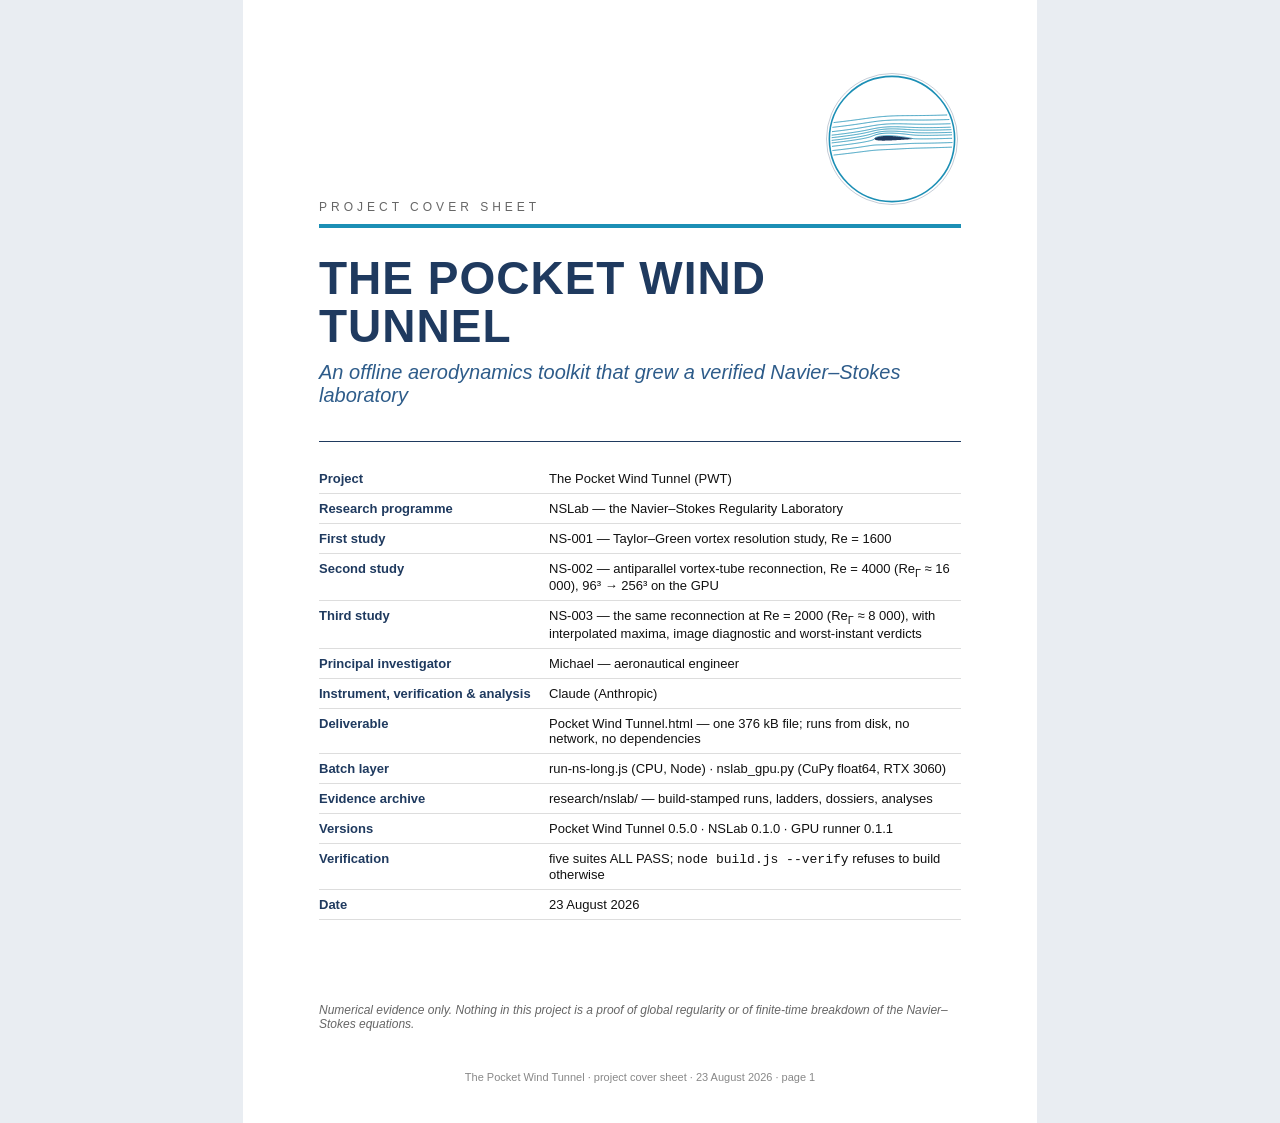
==== research/tools/cover-sheet.html @ 5b93c8d2 "The Pocket Wind Tunnel and the NSLab logbook" ====
<!doctype html><html><head><meta charset="utf-8"><title>The Pocket Wind Tunnel — cover</title>
<style>
body{margin:0;background:#e9edf2;font-family:Calibri,"Segoe UI",Helvetica,Arial,sans-serif;color:#111}
.page{width:794px;height:1123px;margin:0 auto;background:#fff;padding:80px 76px;box-sizing:border-box;position:relative}
.kicker{font-size:12px;letter-spacing:4px;color:#666;margin-top:120px}
.bar{height:4px;background:#1c8fb5;margin:10px 0 26px}
h1{font-size:46px;margin:0 0 10px;color:#1f3a5f;letter-spacing:1px;line-height:1.05}
.sub{font-size:20px;color:#2e5c8a;font-style:italic;margin-bottom:34px}
.rule{height:1px;background:#1f3a5f;margin-bottom:22px}
table{width:100%;border-collapse:collapse;font-size:13px}
td{padding:7px 0;border-bottom:1px solid #ddd;vertical-align:top}
td:first-child{font-weight:700;color:#1f3a5f;width:220px;padding-right:10px}
.disc{position:absolute;left:76px;right:76px;bottom:92px;font-size:12px;font-style:italic;color:#666}
.foot{position:absolute;left:0;right:0;bottom:40px;text-align:center;font-size:11px;color:#888}
.mark{position:absolute;right:70px;top:64px;width:150px;height:150px}
</style></head><body><div class="page">
<img class="mark" src="logo/pwt-logo-mark.svg" alt="The Pocket Wind Tunnel mark">
<div class="kicker">PROJECT COVER SHEET</div>
<div class="bar"></div>
<h1>THE POCKET WIND TUNNEL</h1>
<div class="sub">An offline aerodynamics toolkit that grew a verified Navier–Stokes laboratory</div>
<div class="rule"></div>
<table>
<tr><td>Project</td><td>The Pocket Wind Tunnel (PWT)</td></tr>
<tr><td>Research programme</td><td>NSLab — the Navier–Stokes Regularity Laboratory</td></tr>
<tr><td>First study</td><td>NS-001 — Taylor–Green vortex resolution study, Re = 1600</td></tr>
<tr><td>Second study</td><td>NS-002 — antiparallel vortex-tube reconnection, Re = 4000 (Re<sub>Γ</sub> ≈ 16 000), 96³ → 256³ on the GPU</td></tr>
<tr><td>Third study</td><td>NS-003 — the same reconnection at Re = 2000 (Re<sub>Γ</sub> ≈ 8 000), with interpolated maxima, image diagnostic and worst-instant verdicts</td></tr>
<tr><td>Principal investigator</td><td>Michael — aeronautical engineer</td></tr>
<tr><td>Instrument, verification &amp; analysis</td><td>Claude (Anthropic)</td></tr>
<tr><td>Deliverable</td><td>Pocket Wind Tunnel.html — one 376 kB file; runs from disk, no network, no dependencies</td></tr>
<tr><td>Batch layer</td><td>run-ns-long.js (CPU, Node) · nslab_gpu.py (CuPy float64, RTX 3060)</td></tr>
<tr><td>Evidence archive</td><td>research/nslab/ — build-stamped runs, ladders, dossiers, analyses</td></tr>
<tr><td>Versions</td><td>Pocket Wind Tunnel 0.5.0 · NSLab 0.1.0 · GPU runner 0.1.1</td></tr>
<tr><td>Verification</td><td>five suites ALL PASS; <code>node build.js --verify</code> refuses to build otherwise</td></tr>
<tr><td>Date</td><td>23 August 2026</td></tr>
</table>
<div class="disc">Numerical evidence only. Nothing in this project is a proof of global regularity or of finite-time breakdown of the Navier–Stokes equations.</div>
<div class="foot">The Pocket Wind Tunnel · project cover sheet · 23 August 2026 · page 1</div>
</div></body></html>
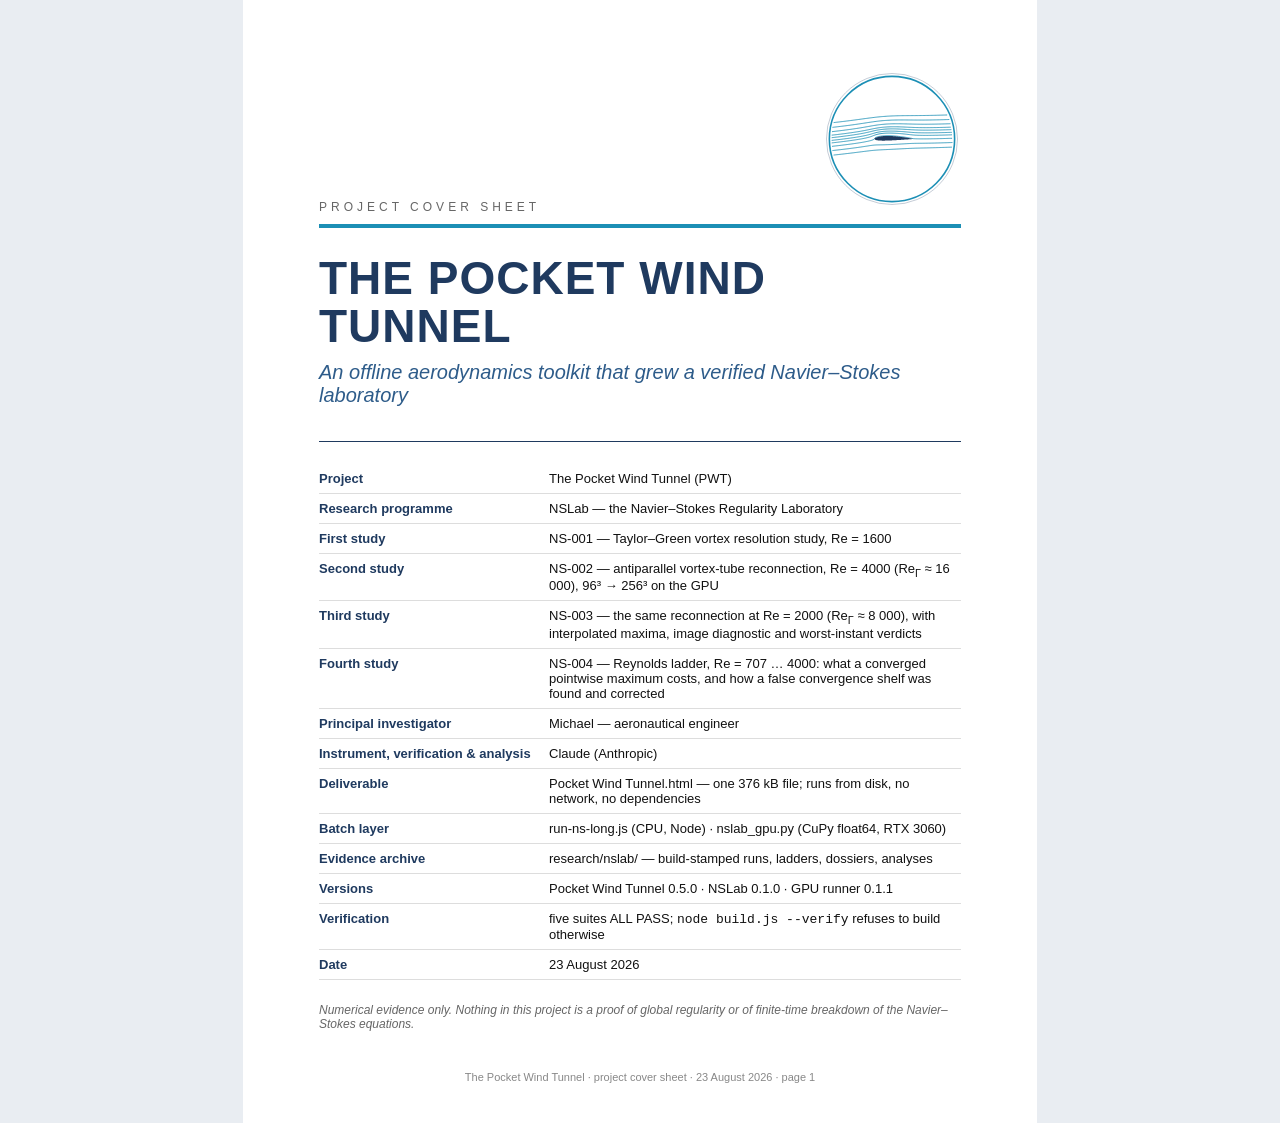
==== commit 286b9cb1: "NS-004 and NS-005: the run archive, the resolution figure, the documents The Reynolds-ladder work an" ====
--- a/research/tools/cover-sheet.html
+++ b/research/tools/cover-sheet.html
@@ -26,6 +26,7 @@
 <tr><td>First study</td><td>NS-001 — Taylor–Green vortex resolution study, Re = 1600</td></tr>
 <tr><td>Second study</td><td>NS-002 — antiparallel vortex-tube reconnection, Re = 4000 (Re<sub>Γ</sub> ≈ 16 000), 96³ → 256³ on the GPU</td></tr>
 <tr><td>Third study</td><td>NS-003 — the same reconnection at Re = 2000 (Re<sub>Γ</sub> ≈ 8 000), with interpolated maxima, image diagnostic and worst-instant verdicts</td></tr>
+<tr><td>Fourth study</td><td>NS-004 — Reynolds ladder, Re = 707 … 4000: what a converged pointwise maximum costs, and how a false convergence shelf was found and corrected</td></tr>
 <tr><td>Principal investigator</td><td>Michael — aeronautical engineer</td></tr>
 <tr><td>Instrument, verification &amp; analysis</td><td>Claude (Anthropic)</td></tr>
 <tr><td>Deliverable</td><td>Pocket Wind Tunnel.html — one 376 kB file; runs from disk, no network, no dependencies</td></tr>
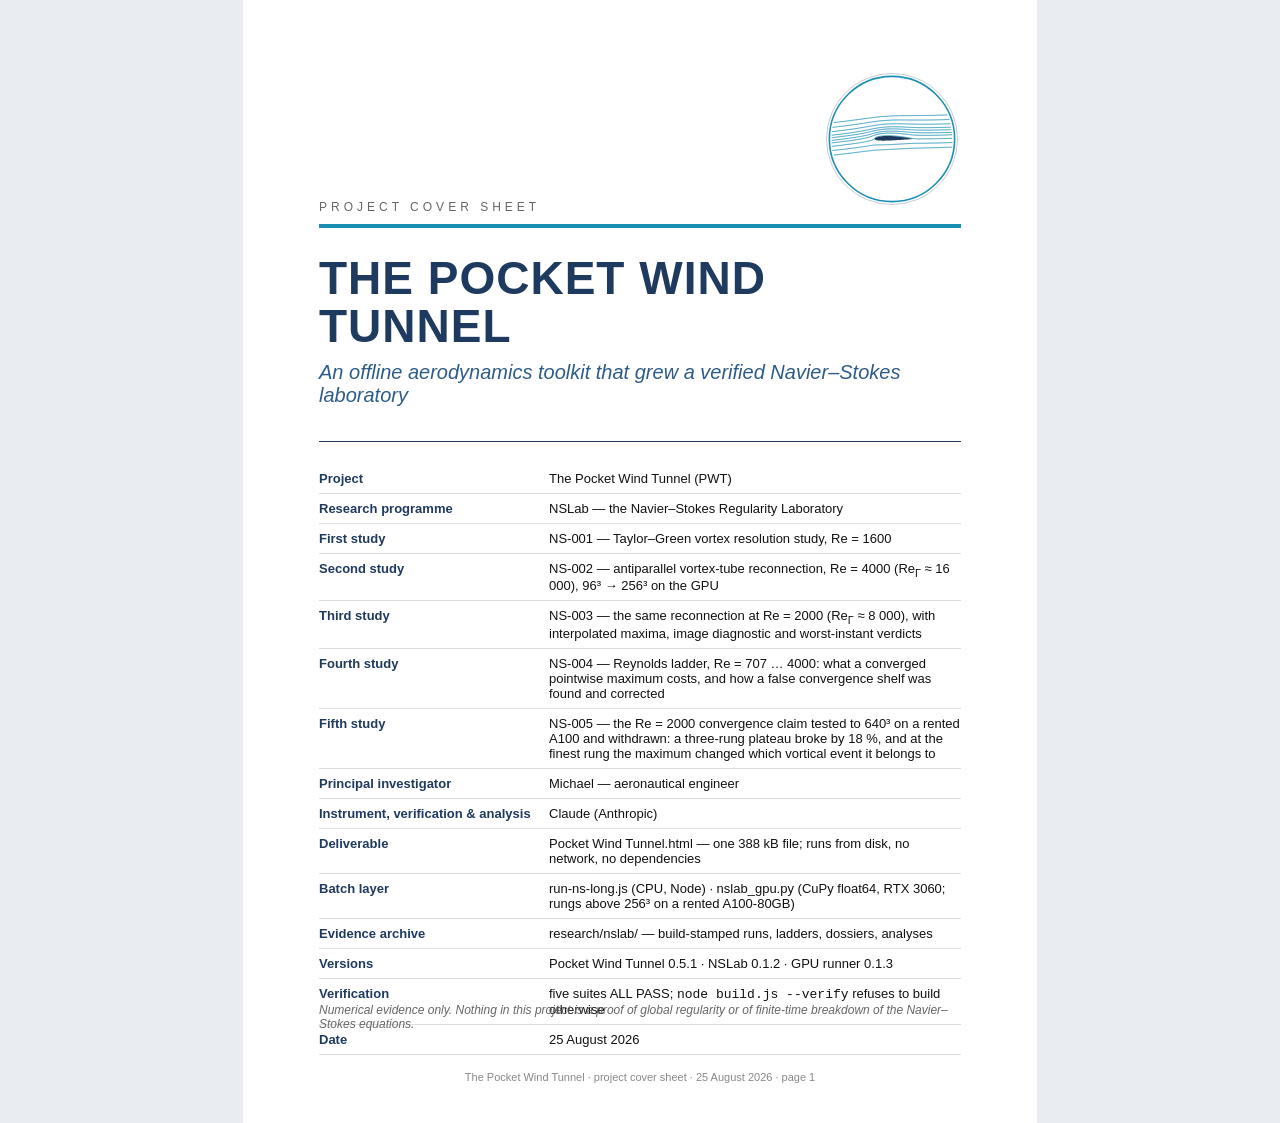
==== commit cb5ad417: "NS-005: the 640-cubed rung, where the peak changed which event it reports The Re 2000 ladder's fines" ====
--- a/research/tools/cover-sheet.html
+++ b/research/tools/cover-sheet.html
@@ -27,15 +27,16 @@
 <tr><td>Second study</td><td>NS-002 — antiparallel vortex-tube reconnection, Re = 4000 (Re<sub>Γ</sub> ≈ 16 000), 96³ → 256³ on the GPU</td></tr>
 <tr><td>Third study</td><td>NS-003 — the same reconnection at Re = 2000 (Re<sub>Γ</sub> ≈ 8 000), with interpolated maxima, image diagnostic and worst-instant verdicts</td></tr>
 <tr><td>Fourth study</td><td>NS-004 — Reynolds ladder, Re = 707 … 4000: what a converged pointwise maximum costs, and how a false convergence shelf was found and corrected</td></tr>
+<tr><td>Fifth study</td><td>NS-005 — the Re = 2000 convergence claim tested to 640³ on a rented A100 and withdrawn: a three-rung plateau broke by 18 %, and at the finest rung the maximum changed which vortical event it belongs to</td></tr>
 <tr><td>Principal investigator</td><td>Michael — aeronautical engineer</td></tr>
 <tr><td>Instrument, verification &amp; analysis</td><td>Claude (Anthropic)</td></tr>
-<tr><td>Deliverable</td><td>Pocket Wind Tunnel.html — one 376 kB file; runs from disk, no network, no dependencies</td></tr>
-<tr><td>Batch layer</td><td>run-ns-long.js (CPU, Node) · nslab_gpu.py (CuPy float64, RTX 3060)</td></tr>
+<tr><td>Deliverable</td><td>Pocket Wind Tunnel.html — one 388 kB file; runs from disk, no network, no dependencies</td></tr>
+<tr><td>Batch layer</td><td>run-ns-long.js (CPU, Node) · nslab_gpu.py (CuPy float64, RTX 3060; rungs above 256³ on a rented A100-80GB)</td></tr>
 <tr><td>Evidence archive</td><td>research/nslab/ — build-stamped runs, ladders, dossiers, analyses</td></tr>
-<tr><td>Versions</td><td>Pocket Wind Tunnel 0.5.0 · NSLab 0.1.0 · GPU runner 0.1.1</td></tr>
+<tr><td>Versions</td><td>Pocket Wind Tunnel 0.5.1 · NSLab 0.1.2 · GPU runner 0.1.3</td></tr>
 <tr><td>Verification</td><td>five suites ALL PASS; <code>node build.js --verify</code> refuses to build otherwise</td></tr>
-<tr><td>Date</td><td>23 August 2026</td></tr>
+<tr><td>Date</td><td>25 August 2026</td></tr>
 </table>
 <div class="disc">Numerical evidence only. Nothing in this project is a proof of global regularity or of finite-time breakdown of the Navier–Stokes equations.</div>
-<div class="foot">The Pocket Wind Tunnel · project cover sheet · 23 August 2026 · page 1</div>
+<div class="foot">The Pocket Wind Tunnel · project cover sheet · 25 August 2026 · page 1</div>
 </div></body></html>
